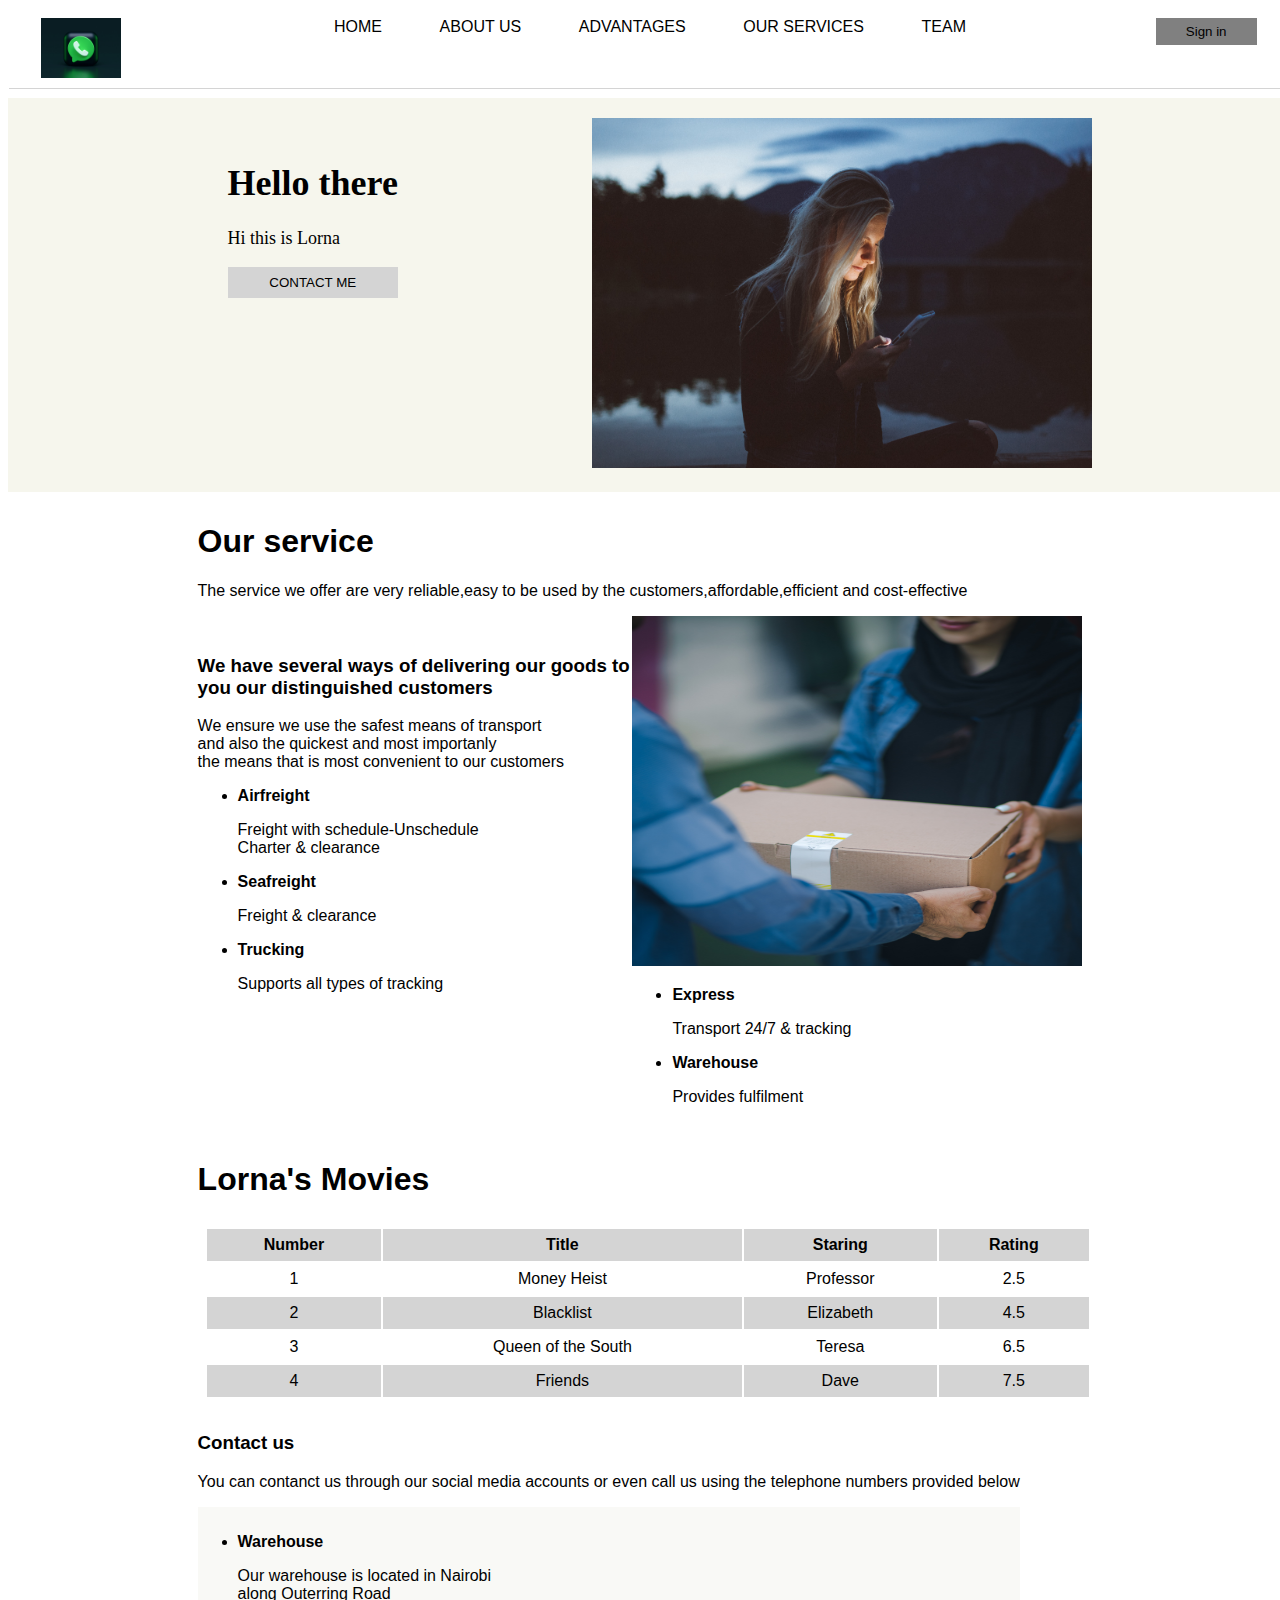
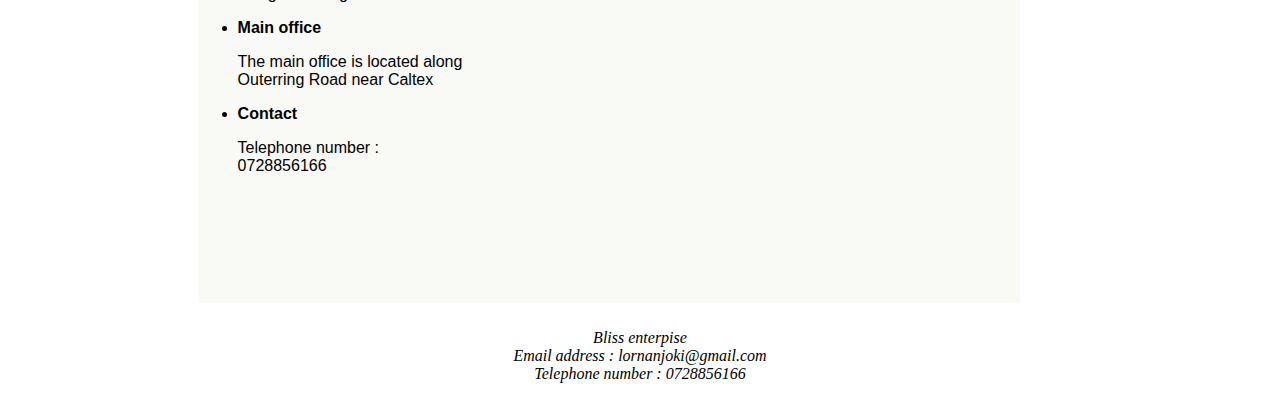
==== index.html @ 0c8b03c3 "fix: initial commit" ====
<!DOCTYPE html>
<head>
    <link href="style.css" rel="stylesheet">
</head>

    <body>
        <section class="nav">
            <div class="navbar-brand">
                <img src="./images/alexander-shatov-_qsuER9xYOY-unsplash.jpg">
            </div>
            <ul class="nav-links">
                <li class="nav-link">
                    <a href="home.html">home</a>
                </li>
                <li class="nav-link">
                    <a href="index.html">about us</a>
                </li>
                <li class="nav-link">
                    <a href="advantages.html">advantages</a>
                </li>
                <li class="nav-link">
                    <a href="services.html">our services</a>
                </li>
                <li class="nav-link">
                    <a href="team.html">team</a>
                </li>
               
             </ul>
             <div class="navbar-action">
                 <button>Sign in</button>
             </div>
        </section>    
            
        </nav>
        <section class="base">
        <section class="hero">
         <div class="hero-details">
             <h1>Hello there</h1>
             <p>Hi this is Lorna</p>
             <div class="bar-action">
                 <button>contact me</button>
             </div>
         </div>
         <div class="hero-image">
            <img src="./images/becca-tapert-QofjUnxy9LY-unsplash.jpg">
          </div>
        </section>
        </section>
        
        <section class="board">
            <div class="board-inner">

                <div class="board-top">
                    <h1>Our service</h1>
                    <p>The service we offer are very reliable,easy to be used by the customers,affordable,efficient and cost-effective</p>
                </div>

                <div class="board-bottom">

                    <div class="board-bottom-left">
                        <h3>We have several ways of delivering our goods to you our distinguished customers</h3>
                        <p>We ensure we use the safest means of transport<br> and also the quickest and most importanly <br>the means that is most convenient to our customers</p>
                        <ul>
                        <li><b>Airfreight</b></li>
                        <p>Freight with schedule-Unschedule<br>
                        Charter & clearance</p>
                        <li><b>Seafreight</b></li>
                        <p>Freight & clearance</p>
                        <li><b>Trucking</b></li>
                        <p>Supports all types of tracking</p>
                        </ul>
                    </div>

                    <div class="board-bottom-right">                
                        <img src="./images/rosebox-BFdSCxmqvYc-unsplash.jpg">
                        <ul>
                        <li><b>Express</b></li>
                        <p> Transport 24/7 & tracking</p>
                        <li><b>Warehouse</b></li>
                        <p>Provides fulfilment</p>
                        </ul> 
                    </div>

                </div>
                
        </div>
        </section>

        <section class="table-data">
            <div class="table-data-inner">
                <h1 class="heading">Lorna's Movies</h1>
                <div class="table-holder">
                    <table>
                        <thead>
                            <th>Number</th>
                            <th>Title</th>
                            <th>Staring</th>
                            <th>Rating</th>
                        </thead>
                        <tbody>
                            <tr>
                                <td>1</td>
                                <td>Money Heist</td>
                                <td>Professor</td>
                                <td>2.5</td>
                            </tr>
                            <tr>
                                <td>2</td>
                                <td>Blacklist</td>
                                <td>Elizabeth</td>
                                <td>4.5</td>
                            </tr>
                            <tr>
                                <td>3</td>
                                <td>Queen of the South</td>
                                <td>Teresa</td>
                                <td>6.5</td>
                            </tr>
                            <tr>
                                <td>4</td>
                                <td>Friends</td>
                                <td>Dave</td>
                                <td>7.5</td>
                            </tr>
                        </tbody>
                    </table>
                </div>
            </div>
        </section>

        <section class="punch">
            <div class="punch-inner">

                <div class="punch-inner-top">
                  <h3>Contact us</h3>
                  <p>You can contanct us through our social media accounts or even call us using the telephone numbers provided below</p>
                </div>

                <div class="punch-inner-bottom">
                    <div class="punch-inner-bottom-left">
                        <ul>
                            <li><b>Warehouse</b></li>
                            <p>Our warehouse is located in Nairobi<br>along Outerring Road</p>
                            <li><b>Main office</b></li>
                            <p>The main office is located along<br> Outerring Road near Caltex</p>
                            <li><b>Contact</b></li>
                            <p>Telephone number :<br> 0728856166</p>
                        </ul>
                    </div>

                    <div class="punch-inner-bottom-right">
                        <p><iframe src="https://www.google.com/maps/embed?pb=!1m18!1m12!1m3!1d3988.8432562254256!2d36.87770971380184!3d-1.2667371359601105!2m3!1f0!2f0!3f0!3m2!1i1024!2i768!4f13.1!3m3!1m2!1s0x182f1417ff60bbcb%3A0x5ce655a648fa76ac!2sOuter%20Ring%20Rd%2C%20Nairobi!5e0!3m2!1sen!2ske!4v1651058216322!5m2!1sen!2ske" width="600" height="450" style="border:0;" allowfullscreen="" loading="lazy" referrerpolicy="no-referrer-when-downgrade"></iframe></p>
                    </div>
                </div>

            </div>

        </section>
        <footer class="view">
            
             <p><i>Bliss enterpise<br>
                  Email address : lornanjoki@gmail.com<br>
                  Telephone number : 0728856166</i>
             </p>
            
        </footer>
        
    </body>

</html>
---- style.css ----
body{
    overflow-x: hidden;
}

.nav{
    width: 100%;
    display: flex;
    justify-content: center;
    text-align: center;
    padding: 10px;
    margin-bottom: 10px;
    box-shadow: 1px 1px #d4d4d4 ;
    
}
.nav .nav-links{
    list-style-type: none;
    display: flex;
    flex-direction: row;
    margin: 0px auto;
    padding: 0px;
    width: 50%;
    justify-content: space-between;
}
.nav .nav-links .nav-link a{
    text-decoration: none;
    text-transform: uppercase;
    font-family: 'Segoe UI', Tahoma, Geneva, Verdana, sans-serif;
    color: black;
}
.nav .navbar-brand{
    display: flex;
    justify-content: center;
    width: 10%;

}
.nav .navbar-brand img{
    width: 80px;
    height: 60px;
    image-orientation: initial;
    image-rendering: auto;
}
.nav .navbar-action{
    width: 10%;
}
.nav .navbar-action button{
    padding: 6px;
    font-family: 'Segoe UI', Tahoma, Geneva, Verdana, sans-serif;
    background-color: grey;
    justify-content: center;
    display: flex;
    margin: 0px;
    width: 80%;
    border: none;
}
.hero .hero-image img{
   width: 500px;
   height:350px;
}
.hero{
    width: 70%;
    margin: 0px auto;
    display: flex;
    flex-direction:row;
    justify-content: space-between;
    padding: 10px;

}
.hero .hero-details .bar-action button{
   font-family: 'Segoe UI', Tahoma, Geneva, Verdana, sans-serif;
   padding: 8px;
   justify-content: center;
   display: flex;
   background-color: #d4d4d4;
   margin: 0px;
   width: 100%;
   border: none;
   text-transform: uppercase;

}
.hero .hero-details{
    font-family: 'Times New Roman', Times, serif;
    font-size: large;
    margin: 10px;
    padding: 10px;
    
}
.base{
    background-color:rgb(246, 246, 237);
    margin: 0px auto;
    padding: 10px;
    width:100%;
}
.board{
    font-family:'Segoe UI', Tahoma, Geneva, Verdana, sans-serif;
    width: 70%;
    margin: 0px auto;
    padding-top: 20px;
    padding: 10px;
    display: flex;
    justify-content: space-between;
}

.board .board-inner .board-top{
    font-size: medium;
    
}
.board .board-inner .board-bottom{
    display: flex;
    justify-content: space-between;
    flex-direction: row;
}
.board .board-inner .board-bottom .board-bottom-left{
    font-size: medium;
    padding-top: 20px ;
    text-align: left;
}
.board .board-inner .board-bottom .board-bottom-right{
    justify-content: right;
    font-size: medium;
}
.board .board-inner .board-bottom .board-bottom-right img{
    width: 450px;
    height: 350px;
}
.punch{
    font-family: Arial, Helvetica, sans-serif;
    width: 70%;
    margin: 0px auto;
    padding-top: 8px;
    padding: 0px;
    display: flex;
    justify-content: space-between;
    box-shadow:inset;
}
.punch .punch-inner .punch-inner-top{
    font-size: medium;
}
.punch .punch-inner .punch-inner-bottom{
    display: flex;
    flex-direction: row;
    justify-content: space-between;
    padding-top: 10px;
    background-color: rgb(249, 249, 246);
}
.punch .punch-inner .punch-inner-bottom .punch-inner-bottom-left{
    font-size: medium;
}
.punch .punch-inner .punch-inner-bottom .punch-inner-bottom-right iframe{
    width: 450px;
    height: 350px;
}
.view{
    text-align: center;
    padding-top: 10px;
}

.table-data{
    font-family: Arial, Helvetica, sans-serif;
    width: 70%;
    margin: 0px auto;
    padding: 8px 0px;
    /* display: flex;
    justify-content: space-between; */
    /* box-shadow:inset; */
}

.table-data .table-data-inner{
    width: 100%;
}

.table-data .table-data-inner .table-holder table{
    width: 900px;
    text-align: center;
}

table, th, td {
    padding: 7px;
}
tr:nth-child(even), th{
    background-color: #d4d4d4;
}
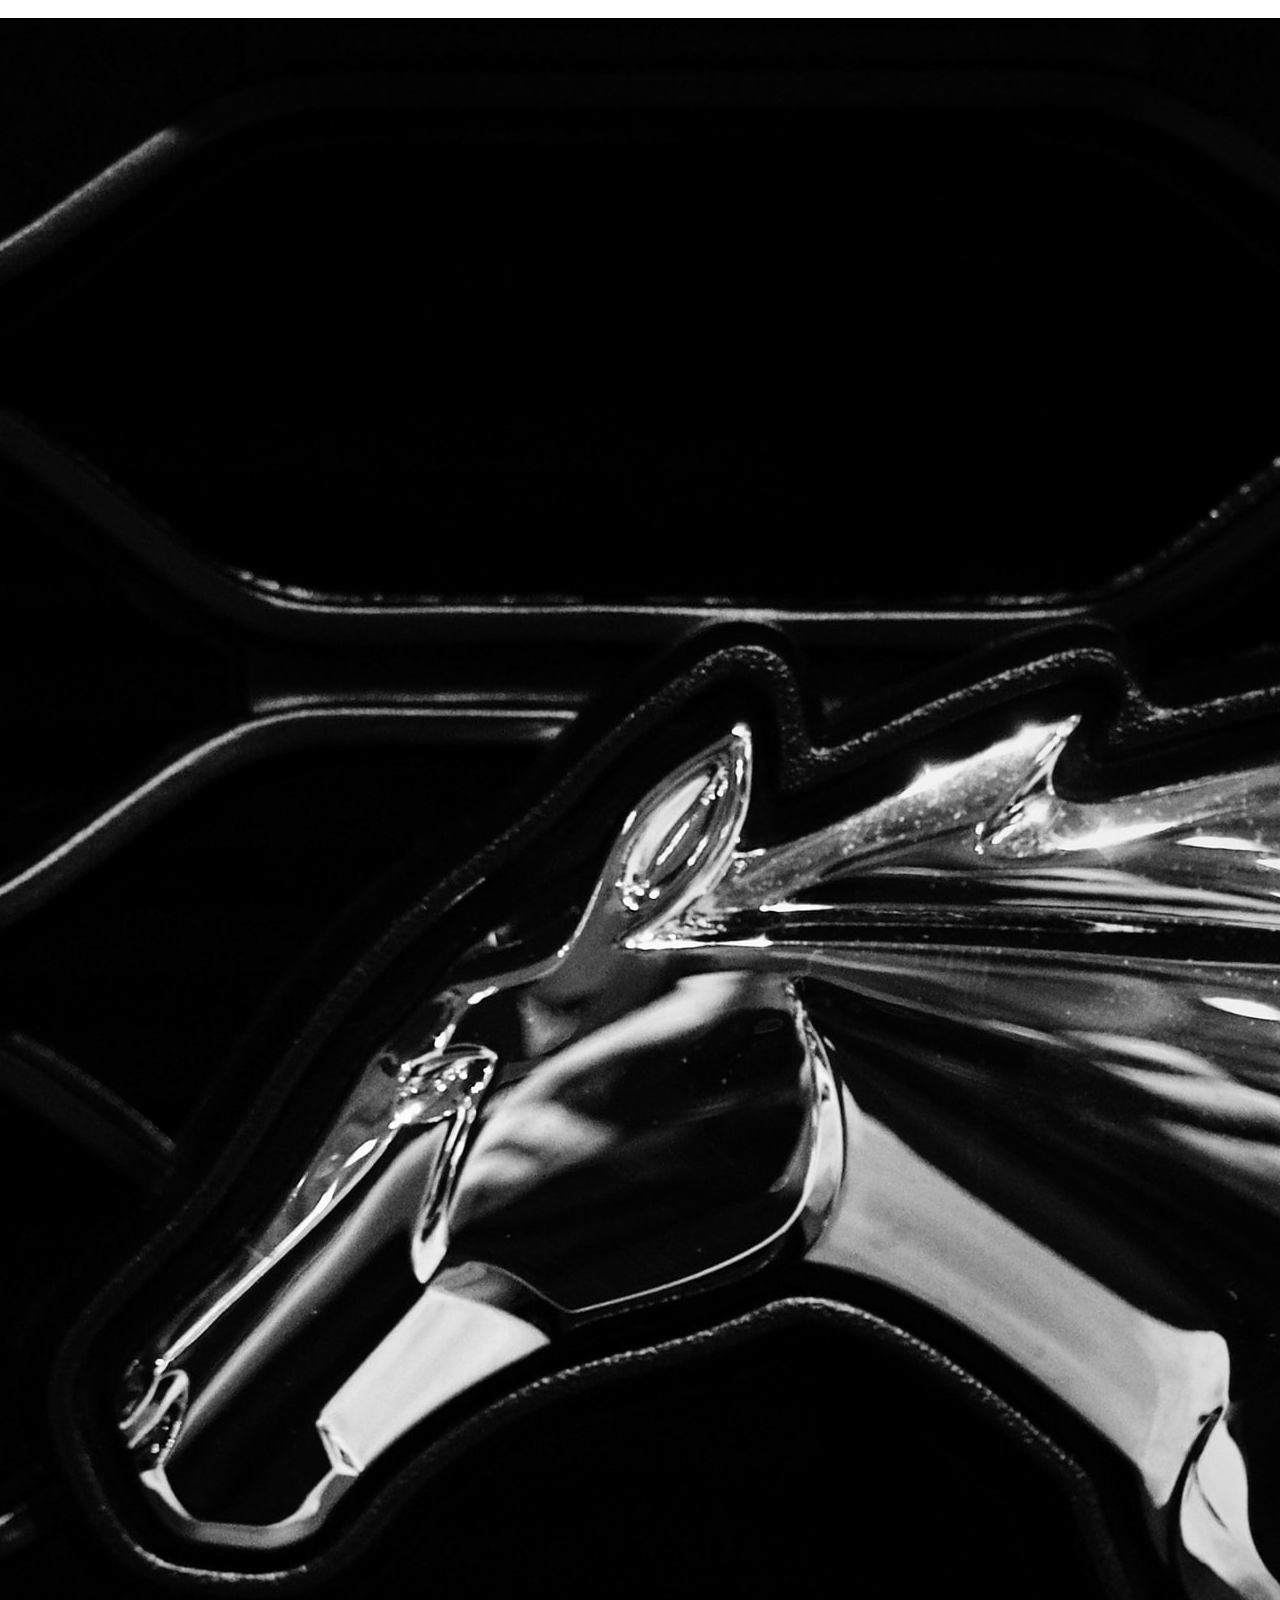
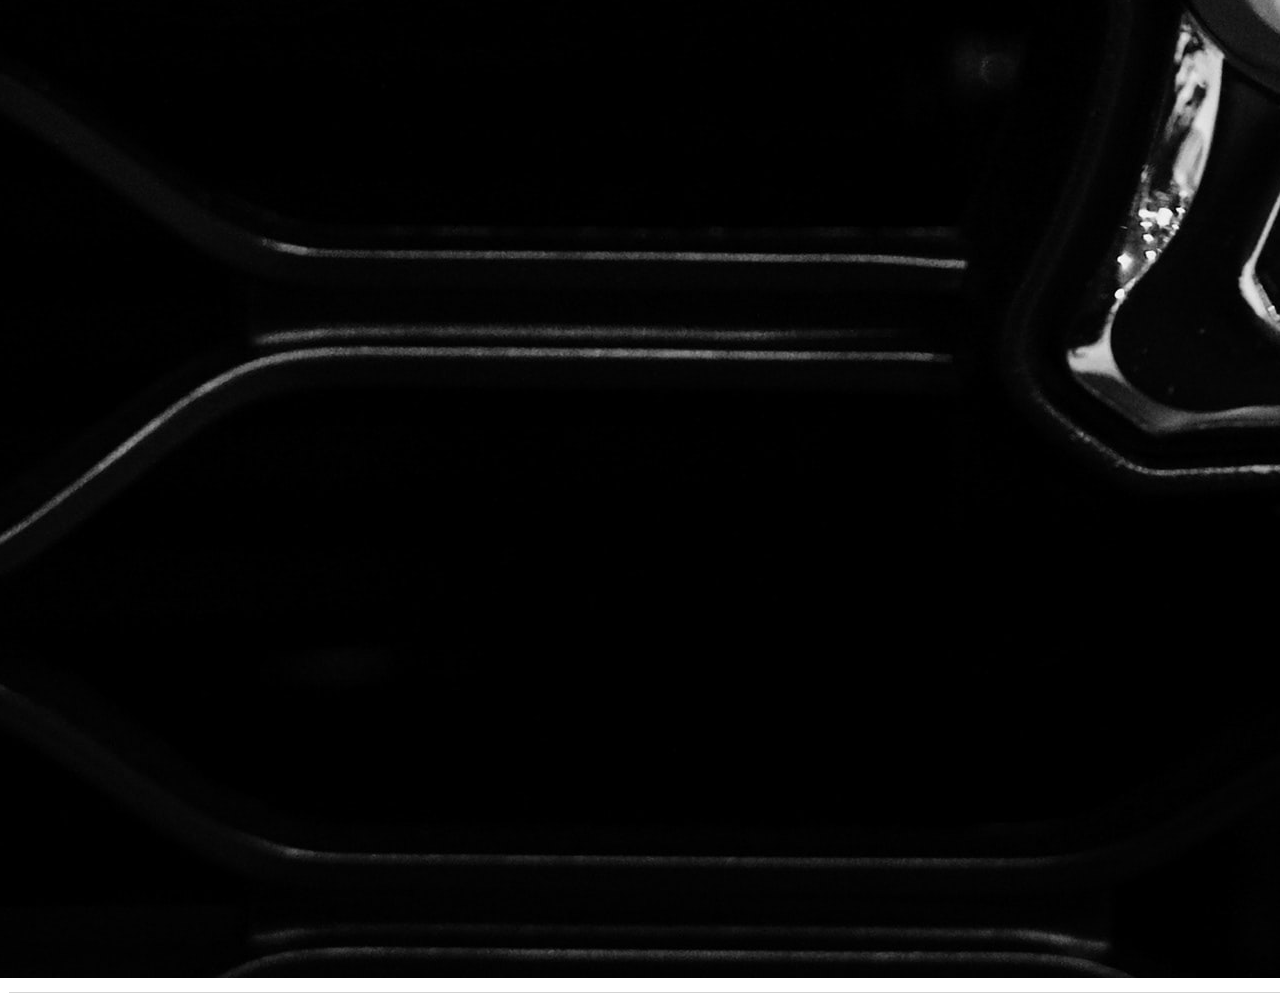
==== commit b11cdd66: "Add files via upload" ====
--- a/index.html
+++ b/index.html
@@ -1,170 +1,27 @@
-<!DOCTYPE html>
-<head>
-    <link href="style.css" rel="stylesheet">
-</head>
-
-    <body>
-        <section class="nav">
-            <div class="navbar-brand">
-                <img src="./images/alexander-shatov-_qsuER9xYOY-unsplash.jpg">
-            </div>
-            <ul class="nav-links">
-                <li class="nav-link">
-                    <a href="home.html">home</a>
-                </li>
-                <li class="nav-link">
-                    <a href="index.html">about us</a>
-                </li>
-                <li class="nav-link">
-                    <a href="advantages.html">advantages</a>
-                </li>
-                <li class="nav-link">
-                    <a href="services.html">our services</a>
-                </li>
-                <li class="nav-link">
-                    <a href="team.html">team</a>
-                </li>
-               
-             </ul>
-             <div class="navbar-action">
-                 <button>Sign in</button>
-             </div>
-        </section>    
-            
-        </nav>
-        <section class="base">
-        <section class="hero">
-         <div class="hero-details">
-             <h1>Hello there</h1>
-             <p>Hi this is Lorna</p>
-             <div class="bar-action">
-                 <button>contact me</button>
-             </div>
-         </div>
-         <div class="hero-image">
-            <img src="./images/becca-tapert-QofjUnxy9LY-unsplash.jpg">
-          </div>
-        </section>
-        </section>
-        
-        <section class="board">
-            <div class="board-inner">
-
-                <div class="board-top">
-                    <h1>Our service</h1>
-                    <p>The service we offer are very reliable,easy to be used by the customers,affordable,efficient and cost-effective</p>
-                </div>
-
-                <div class="board-bottom">
-
-                    <div class="board-bottom-left">
-                        <h3>We have several ways of delivering our goods to you our distinguished customers</h3>
-                        <p>We ensure we use the safest means of transport<br> and also the quickest and most importanly <br>the means that is most convenient to our customers</p>
-                        <ul>
-                        <li><b>Airfreight</b></li>
-                        <p>Freight with schedule-Unschedule<br>
-                        Charter & clearance</p>
-                        <li><b>Seafreight</b></li>
-                        <p>Freight & clearance</p>
-                        <li><b>Trucking</b></li>
-                        <p>Supports all types of tracking</p>
-                        </ul>
-                    </div>
-
-                    <div class="board-bottom-right">                
-                        <img src="./images/rosebox-BFdSCxmqvYc-unsplash.jpg">
-                        <ul>
-                        <li><b>Express</b></li>
-                        <p> Transport 24/7 & tracking</p>
-                        <li><b>Warehouse</b></li>
-                        <p>Provides fulfilment</p>
-                        </ul> 
-                    </div>
-
-                </div>
-                
-        </div>
-        </section>
-
-        <section class="table-data">
-            <div class="table-data-inner">
-                <h1 class="heading">Lorna's Movies</h1>
-                <div class="table-holder">
-                    <table>
-                        <thead>
-                            <th>Number</th>
-                            <th>Title</th>
-                            <th>Staring</th>
-                            <th>Rating</th>
-                        </thead>
-                        <tbody>
-                            <tr>
-                                <td>1</td>
-                                <td>Money Heist</td>
-                                <td>Professor</td>
-                                <td>2.5</td>
-                            </tr>
-                            <tr>
-                                <td>2</td>
-                                <td>Blacklist</td>
-                                <td>Elizabeth</td>
-                                <td>4.5</td>
-                            </tr>
-                            <tr>
-                                <td>3</td>
-                                <td>Queen of the South</td>
-                                <td>Teresa</td>
-                                <td>6.5</td>
-                            </tr>
-                            <tr>
-                                <td>4</td>
-                                <td>Friends</td>
-                                <td>Dave</td>
-                                <td>7.5</td>
-                            </tr>
-                        </tbody>
-                    </table>
-                </div>
-            </div>
-        </section>
-
-        <section class="punch">
-            <div class="punch-inner">
-
-                <div class="punch-inner-top">
-                  <h3>Contact us</h3>
-                  <p>You can contanct us through our social media accounts or even call us using the telephone numbers provided below</p>
-                </div>
-
-                <div class="punch-inner-bottom">
-                    <div class="punch-inner-bottom-left">
-                        <ul>
-                            <li><b>Warehouse</b></li>
-                            <p>Our warehouse is located in Nairobi<br>along Outerring Road</p>
-                            <li><b>Main office</b></li>
-                            <p>The main office is located along<br> Outerring Road near Caltex</p>
-                            <li><b>Contact</b></li>
-                            <p>Telephone number :<br> 0728856166</p>
-                        </ul>
-                    </div>
-
-                    <div class="punch-inner-bottom-right">
-                        <p><iframe src="https://www.google.com/maps/embed?pb=!1m18!1m12!1m3!1d3988.8432562254256!2d36.87770971380184!3d-1.2667371359601105!2m3!1f0!2f0!3f0!3m2!1i1024!2i768!4f13.1!3m3!1m2!1s0x182f1417ff60bbcb%3A0x5ce655a648fa76ac!2sOuter%20Ring%20Rd%2C%20Nairobi!5e0!3m2!1sen!2ske!4v1651058216322!5m2!1sen!2ske" width="600" height="450" style="border:0;" allowfullscreen="" loading="lazy" referrerpolicy="no-referrer-when-downgrade"></iframe></p>
-                    </div>
-                </div>
-
-            </div>
-
-        </section>
-        <footer class="view">
-            
-             <p><i>Bliss enterpise<br>
-                  Email address : lornanjoki@gmail.com<br>
-                  Telephone number : 0728856166</i>
-             </p>
-            
-        </footer>
-        
-    </body>
-
-</html>+<!DOCTYPE html>
+<head>
+    <title>LUIS CREATION</title>
+    <link href="style.css" rel="stylesheet">
+</head>
+<body>
+    <section class="nav">
+    
+        <div class="navbrand">
+            <img src="./images/denin-lawley-HaziTVzN4CU-unsplash (1).jpg">
+        </div>
+        <ul class="nav-links">
+            <li class="nav-link">
+              <a href="index.html">home</a>
+            </li>
+            <li class="nav-link">
+              <a href="information.html">information</a>
+            </li>
+            <li class="nav-link">
+              <a href="about.html">about us</a>
+            </li>
+        </ul>
+        <div class="navbar-action">
+            <button>Sign up</button>
+        </div>
+    </section>
+</body>